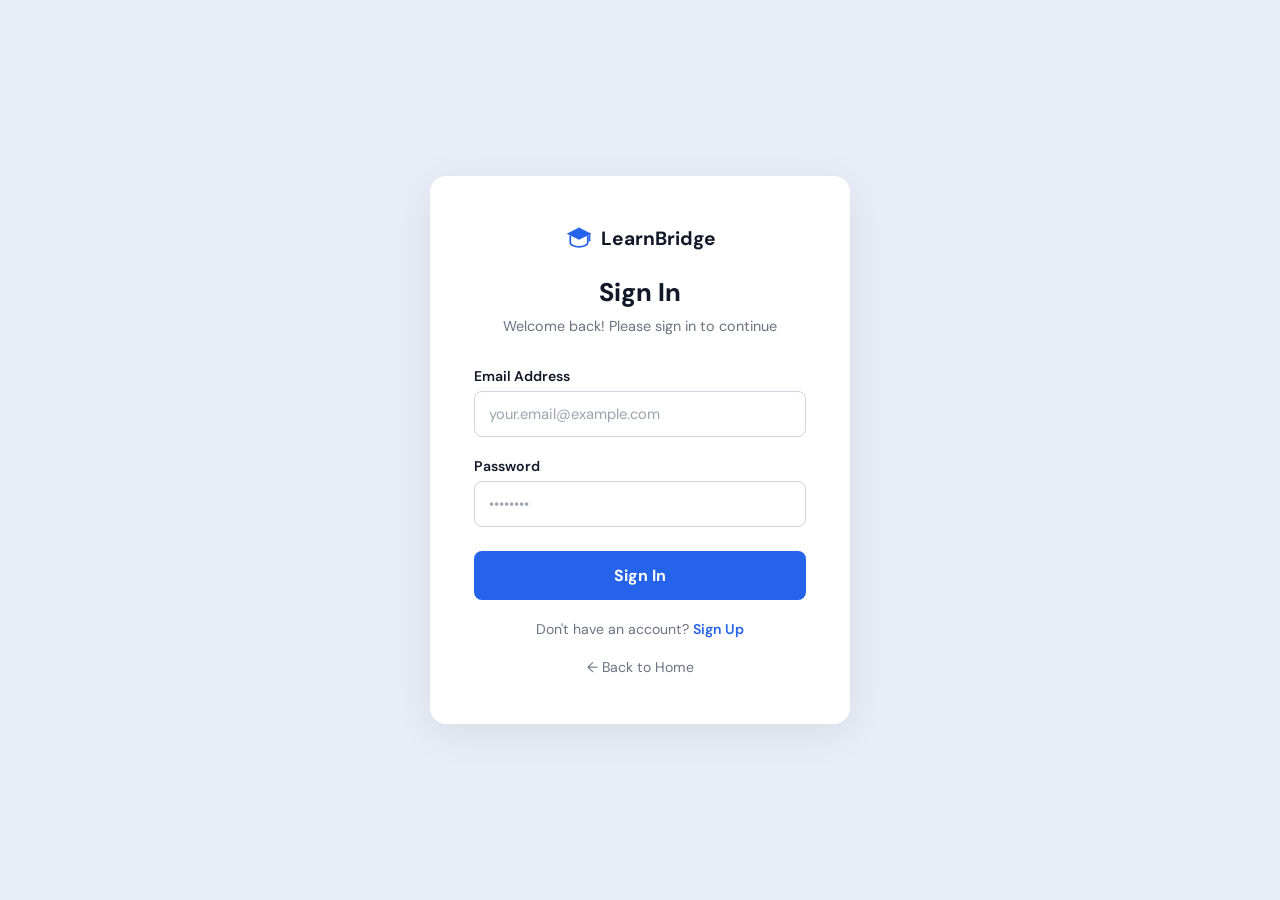
==== pages/SignInPage/index.html @ 7f61b678 "Add SignIn page with styles and form functionality" ====
<!DOCTYPE html>
<html lang="en">
<head>
  <meta charset="UTF-8" />
  <meta name="viewport" content="width=device-width, initial-scale=1.0" />
  <title>LearnBridge - Sign In</title>
  <link href="https://fonts.googleapis.com/css2?family=DM+Sans:wght@400;500;600;700;800&display=swap" rel="stylesheet" />
  <link rel="stylesheet" href="/css/SignInPage css/style.css" />
</head>
<body>

  <div class="page">
    <div class="card">

      <!-- Logo -->
      <div class="logo">
        <svg viewBox="0 0 32 32" fill="none" xmlns="http://www.w3.org/2000/svg">
          <path d="M16 4L2 11l14 7 14-7-14-7z" fill="#2563EB"/>
          <path d="M6 14v7c0 2.8 4.5 5 10 5s10-2.2 10-5v-7" stroke="#2563EB" stroke-width="2" stroke-linecap="round"/>
          <line x1="28" y1="11" x2="28" y2="19" stroke="#2563EB" stroke-width="2" stroke-linecap="round"/>
        </svg>
        <span>LearnBridge</span>
      </div>

      <!-- Heading -->
      <h1>Sign In</h1>
      <p class="subtitle">Welcome back! Please sign in to continue</p>

      <!-- Form -->
      <div class="form">
        <div class="field">
          <label for="email">Email Address</label>
          <input type="email" id="email" placeholder="your.email@example.com" />
        </div>

        <div class="field">
          <label for="password">Password</label>
          <input type="password" id="password" placeholder="••••••••" />
        </div>

        <button class="btn-signin" onclick="handleSignIn()">Sign In</button>

        <p class="signup-link">
          Don't have an account? <a href="register.html">Sign Up</a>
        </p>

        <a href="index.html" class="back-home">← Back to Home</a>
      </div>

    </div>
  </div>

  <script>
    function handleSignIn() {
      const email = document.getElementById('email').value;
      const password = document.getElementById('password').value;
      if (!email || !password) {
        alert('Please fill in all fields.');
        return;
      }
      // TODO: connect to backend
      alert('Sign in successful!');
    }
  </script>

</body>
</html>
---- css/SignInPage css/style.css ----
*, *::before, *::after { box-sizing: border-box; margin: 0; padding: 0; }

:root {
  --blue: #2563EB;
  --blue-dark: #1d4ed8;
  --text-dark: #111827;
  --text-gray: #6B7280;
  --white: #ffffff;
  --input-border: #D1D5DB;
  --input-focus: #2563EB;
  --bg: #E8EDF7;
}

body {
  font-family: 'DM Sans', sans-serif;
  background: var(--bg);
  min-height: 100vh;
  display: flex;
  align-items: center;
  justify-content: center;
}

.page {
  width: 100%;
  min-height: 100vh;
  display: flex;
  align-items: center;
  justify-content: center;
  padding: 24px;
}

.card {
  background: var(--white);
  border-radius: 16px;
  padding: 48px 44px;
  width: 100%;
  max-width: 420px;
  box-shadow: 0 8px 40px rgba(0, 0, 0, 0.08);
  text-align: center;
}

/* Logo */
.logo {
  display: flex;
  align-items: center;
  justify-content: center;
  gap: 8px;
  margin-bottom: 24px;
}

.logo svg {
  width: 28px;
  height: 28px;
}

.logo span {
  font-size: 1.2rem;
  font-weight: 700;
  color: var(--text-dark);
}

/* Heading */
h1 {
  font-size: 1.6rem;
  font-weight: 800;
  color: var(--text-dark);
  margin-bottom: 8px;
}

.subtitle {
  font-size: 0.9rem;
  color: var(--text-gray);
  margin-bottom: 32px;
}

/* Form */
.form {
  display: flex;
  flex-direction: column;
  gap: 20px;
  text-align: left;
}

.field {
  display: flex;
  flex-direction: column;
  gap: 6px;
}

label {
  font-size: 0.88rem;
  font-weight: 600;
  color: var(--text-dark);
}

input {
  font-family: inherit;
  font-size: 0.92rem;
  color: var(--text-dark);
  background: var(--white);
  border: 1.5px solid var(--input-border);
  border-radius: 8px;
  padding: 12px 14px;
  outline: none;
  transition: border-color 0.2s, box-shadow 0.2s;
}

input::placeholder { color: #9CA3AF; }

input:focus {
  border-color: var(--input-focus);
  box-shadow: 0 0 0 3px rgba(37, 99, 235, 0.1);
}

/* Sign In Button */
.btn-signin {
  background: var(--blue);
  color: var(--white);
  border: none;
  font-family: inherit;
  font-size: 1rem;
  font-weight: 700;
  padding: 14px;
  border-radius: 8px;
  cursor: pointer;
  width: 100%;
  margin-top: 4px;
  transition: background 0.2s, transform 0.15s;
}
.btn-signin:hover { background: var(--blue-dark); transform: translateY(-1px); }

/* Sign Up Link */
.signup-link {
  text-align: center;
  font-size: 0.88rem;
  color: var(--text-gray);
}

.signup-link a {
  color: var(--blue);
  font-weight: 600;
  text-decoration: none;
}
.signup-link a:hover { text-decoration: underline; }

/* Back to Home */
.back-home {
  display: block;
  text-align: center;
  font-size: 0.88rem;
  color: var(--text-gray);
  text-decoration: none;
  transition: color 0.2s;
}
.back-home:hover { color: var(--text-dark); }

/* Responsive */
@media (max-width: 480px) {
  .card { padding: 36px 24px; }
}
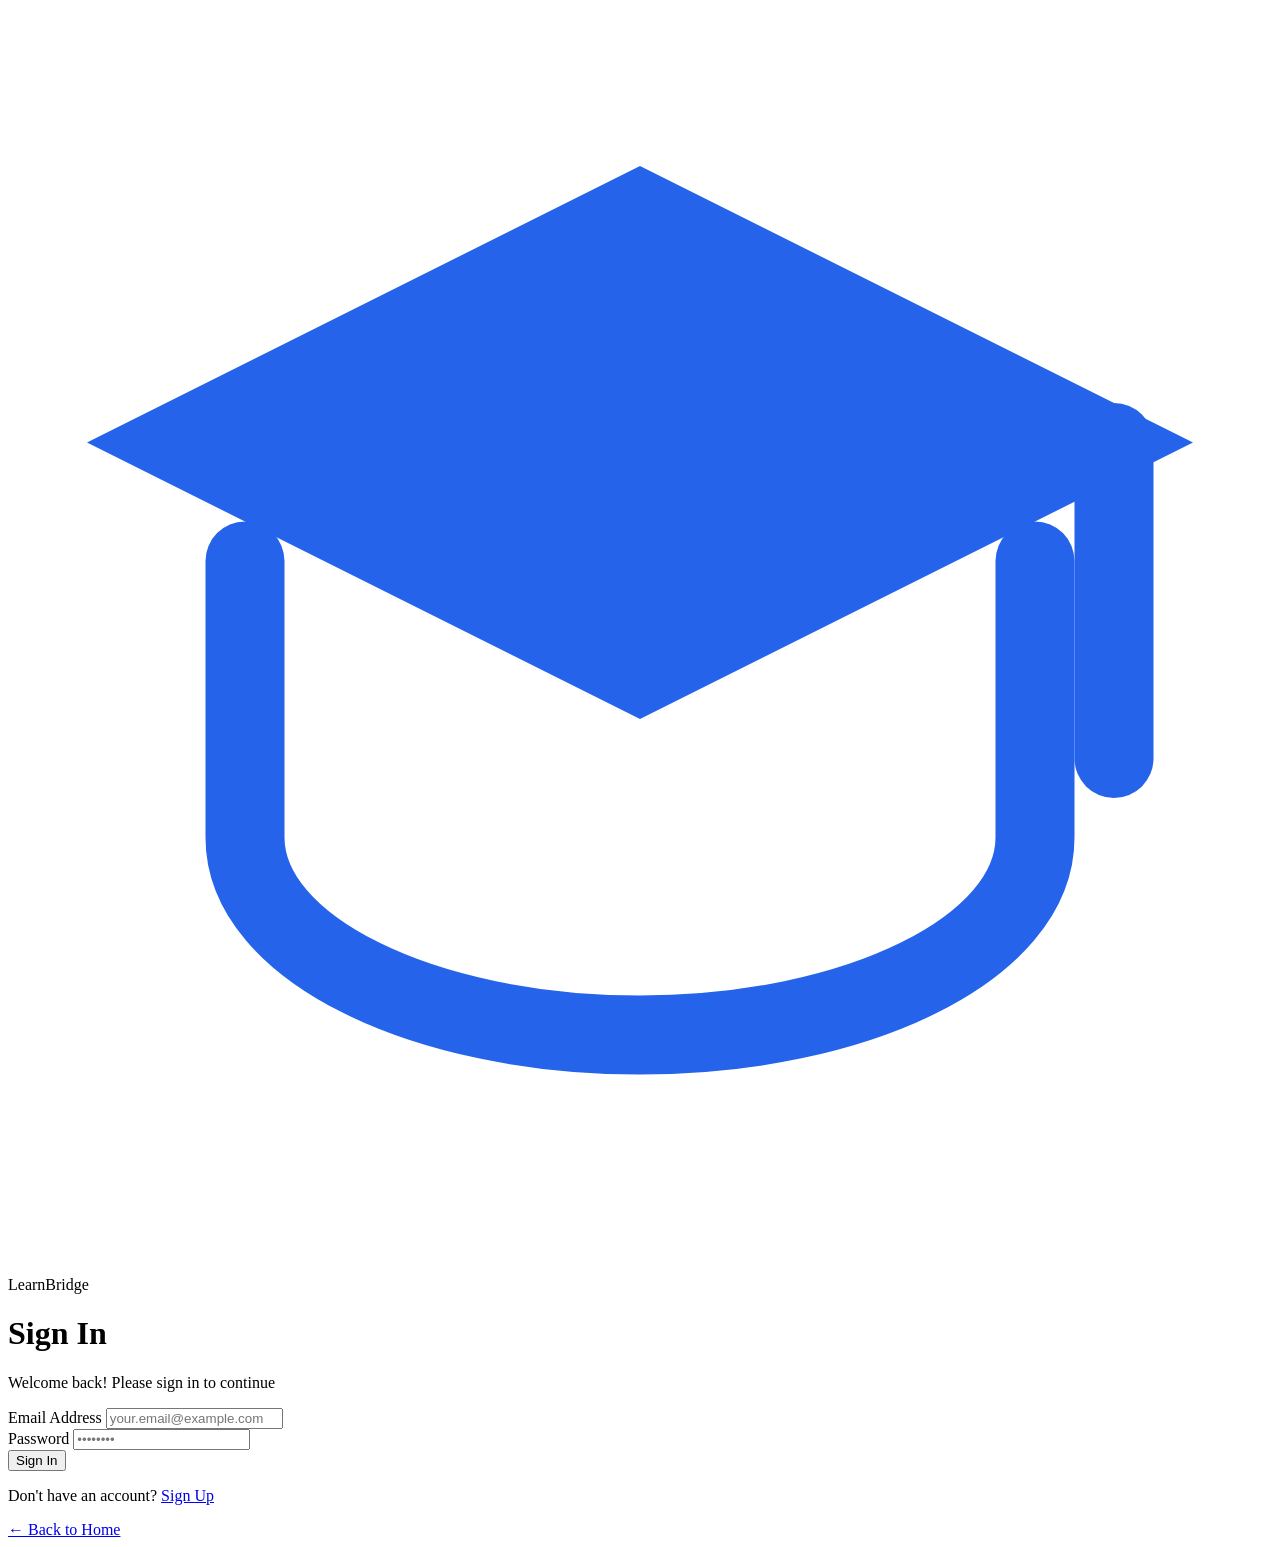
==== commit 550f51a7: "Fix resource paths in Sign In and Sign Up pages for correct loading" ====
--- a/pages/SignInPage/index.html
+++ b/pages/SignInPage/index.html
@@ -5,7 +5,7 @@
   <meta name="viewport" content="width=device-width, initial-scale=1.0" />
   <title>LearnBridge - Sign In</title>
   <link href="https://fonts.googleapis.com/css2?family=DM+Sans:wght@400;500;600;700;800&display=swap" rel="stylesheet" />
-  <link rel="stylesheet" href="/css/SignInPage css/style.css" />
+  <link rel="stylesheet" href="//css/SignInPage/css/style.css" />
 </head>
 <body>
 
@@ -41,27 +41,16 @@
         <button class="btn-signin" onclick="handleSignIn()">Sign In</button>
 
         <p class="signup-link">
-          Don't have an account? <a href="register.html">Sign Up</a>
+          Don't have an account? <a href="//pages/SignUpPage/index.html">Sign Up</a>
         </p>
 
-        <a href="index.html" class="back-home">← Back to Home</a>
+        <a href="/index.html" class="back-home">← Back to Home</a>
       </div>
 
     </div>
   </div>
 
-  <script>
-    function handleSignIn() {
-      const email = document.getElementById('email').value;
-      const password = document.getElementById('password').value;
-      if (!email || !password) {
-        alert('Please fill in all fields.');
-        return;
-      }
-      // TODO: connect to backend
-      alert('Sign in successful!');
-    }
-  </script>
+  <script src="//js/SignInPage/script.js"></script>
 
 </body>
 </html>
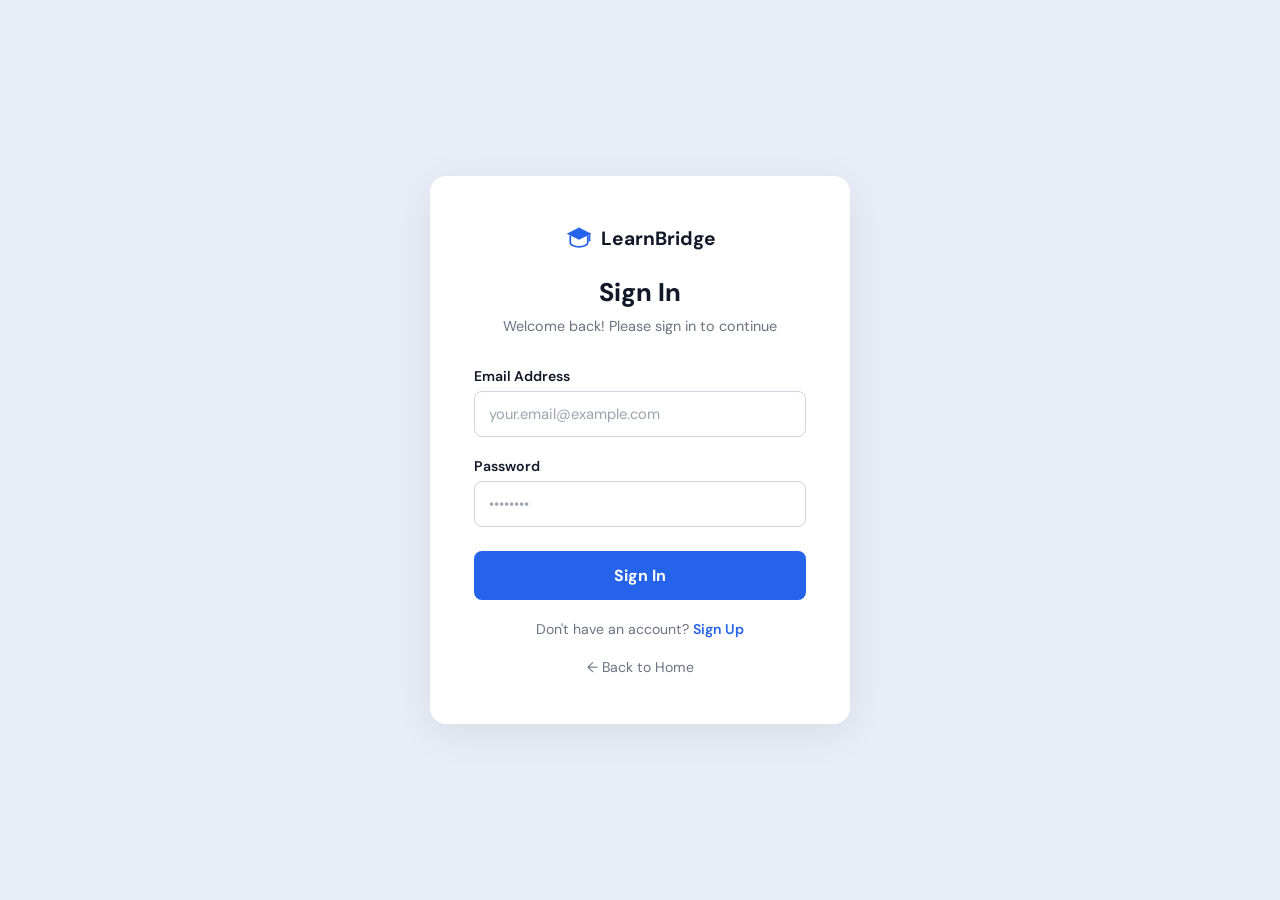
==== commit 6e271ea7: "Fix resource paths in Sign In and Sign Up pages for correct loading" ====
--- a/pages/SignInPage/index.html
+++ b/pages/SignInPage/index.html
@@ -5,7 +5,7 @@
   <meta name="viewport" content="width=device-width, initial-scale=1.0" />
   <title>LearnBridge - Sign In</title>
   <link href="https://fonts.googleapis.com/css2?family=DM+Sans:wght@400;500;600;700;800&display=swap" rel="stylesheet" />
-  <link rel="stylesheet" href="//css/SignInPage/css/style.css" />
+  <link rel="stylesheet" href="../../css/SignInPage css/style.css" />
 </head>
 <body>
 
@@ -41,7 +41,7 @@
         <button class="btn-signin" onclick="handleSignIn()">Sign In</button>
 
         <p class="signup-link">
-          Don't have an account? <a href="//pages/SignUpPage/index.html">Sign Up</a>
+          Don't have an account? <a href="../../pages/SignUpPage/index.html">Sign Up</a>
         </p>
 
         <a href="/index.html" class="back-home">← Back to Home</a>
@@ -50,7 +50,7 @@
     </div>
   </div>
 
-  <script src="//js/SignInPage/script.js"></script>
+  <script src="../../js/SignInPage/script.js"></script>
 
 </body>
 </html>
--- a/css/SignInPage css/style.css
+++ b/css/SignInPage css/style.css
@@ -0,0 +1,160 @@
+*, *::before, *::after { box-sizing: border-box; margin: 0; padding: 0; }
+
+:root {
+  --blue: #2563EB;
+  --blue-dark: #1d4ed8;
+  --text-dark: #111827;
+  --text-gray: #6B7280;
+  --white: #ffffff;
+  --input-border: #D1D5DB;
+  --input-focus: #2563EB;
+  --bg: #E8EDF7;
+}
+
+body {
+  font-family: 'DM Sans', sans-serif;
+  background: var(--bg);
+  min-height: 100vh;
+  display: flex;
+  align-items: center;
+  justify-content: center;
+}
+
+.page {
+  width: 100%;
+  min-height: 100vh;
+  display: flex;
+  align-items: center;
+  justify-content: center;
+  padding: 24px;
+}
+
+.card {
+  background: var(--white);
+  border-radius: 16px;
+  padding: 48px 44px;
+  width: 100%;
+  max-width: 420px;
+  box-shadow: 0 8px 40px rgba(0, 0, 0, 0.08);
+  text-align: center;
+}
+
+/* Logo */
+.logo {
+  display: flex;
+  align-items: center;
+  justify-content: center;
+  gap: 8px;
+  margin-bottom: 24px;
+}
+
+.logo svg {
+  width: 28px;
+  height: 28px;
+}
+
+.logo span {
+  font-size: 1.2rem;
+  font-weight: 700;
+  color: var(--text-dark);
+}
+
+/* Heading */
+h1 {
+  font-size: 1.6rem;
+  font-weight: 800;
+  color: var(--text-dark);
+  margin-bottom: 8px;
+}
+
+.subtitle {
+  font-size: 0.9rem;
+  color: var(--text-gray);
+  margin-bottom: 32px;
+}
+
+/* Form */
+.form {
+  display: flex;
+  flex-direction: column;
+  gap: 20px;
+  text-align: left;
+}
+
+.field {
+  display: flex;
+  flex-direction: column;
+  gap: 6px;
+}
+
+label {
+  font-size: 0.88rem;
+  font-weight: 600;
+  color: var(--text-dark);
+}
+
+input {
+  font-family: inherit;
+  font-size: 0.92rem;
+  color: var(--text-dark);
+  background: var(--white);
+  border: 1.5px solid var(--input-border);
+  border-radius: 8px;
+  padding: 12px 14px;
+  outline: none;
+  transition: border-color 0.2s, box-shadow 0.2s;
+}
+
+input::placeholder { color: #9CA3AF; }
+
+input:focus {
+  border-color: var(--input-focus);
+  box-shadow: 0 0 0 3px rgba(37, 99, 235, 0.1);
+}
+
+/* Sign In Button */
+.btn-signin {
+  background: var(--blue);
+  color: var(--white);
+  border: none;
+  font-family: inherit;
+  font-size: 1rem;
+  font-weight: 700;
+  padding: 14px;
+  border-radius: 8px;
+  cursor: pointer;
+  width: 100%;
+  margin-top: 4px;
+  transition: background 0.2s, transform 0.15s;
+}
+.btn-signin:hover { background: var(--blue-dark); transform: translateY(-1px); }
+
+/* Sign Up Link */
+.signup-link {
+  text-align: center;
+  font-size: 0.88rem;
+  color: var(--text-gray);
+}
+
+.signup-link a {
+  color: var(--blue);
+  font-weight: 600;
+  text-decoration: none;
+}
+.signup-link a:hover { text-decoration: underline; }
+
+/* Back to Home */
+.back-home {
+  display: block;
+  text-align: center;
+  font-size: 0.88rem;
+  color: var(--text-gray);
+  text-decoration: none;
+  transition: color 0.2s;
+}
+.back-home:hover { color: var(--text-dark); }
+
+/* Responsive */
+@media (max-width: 480px) {
+  .card { padding: 36px 24px; }
+}
